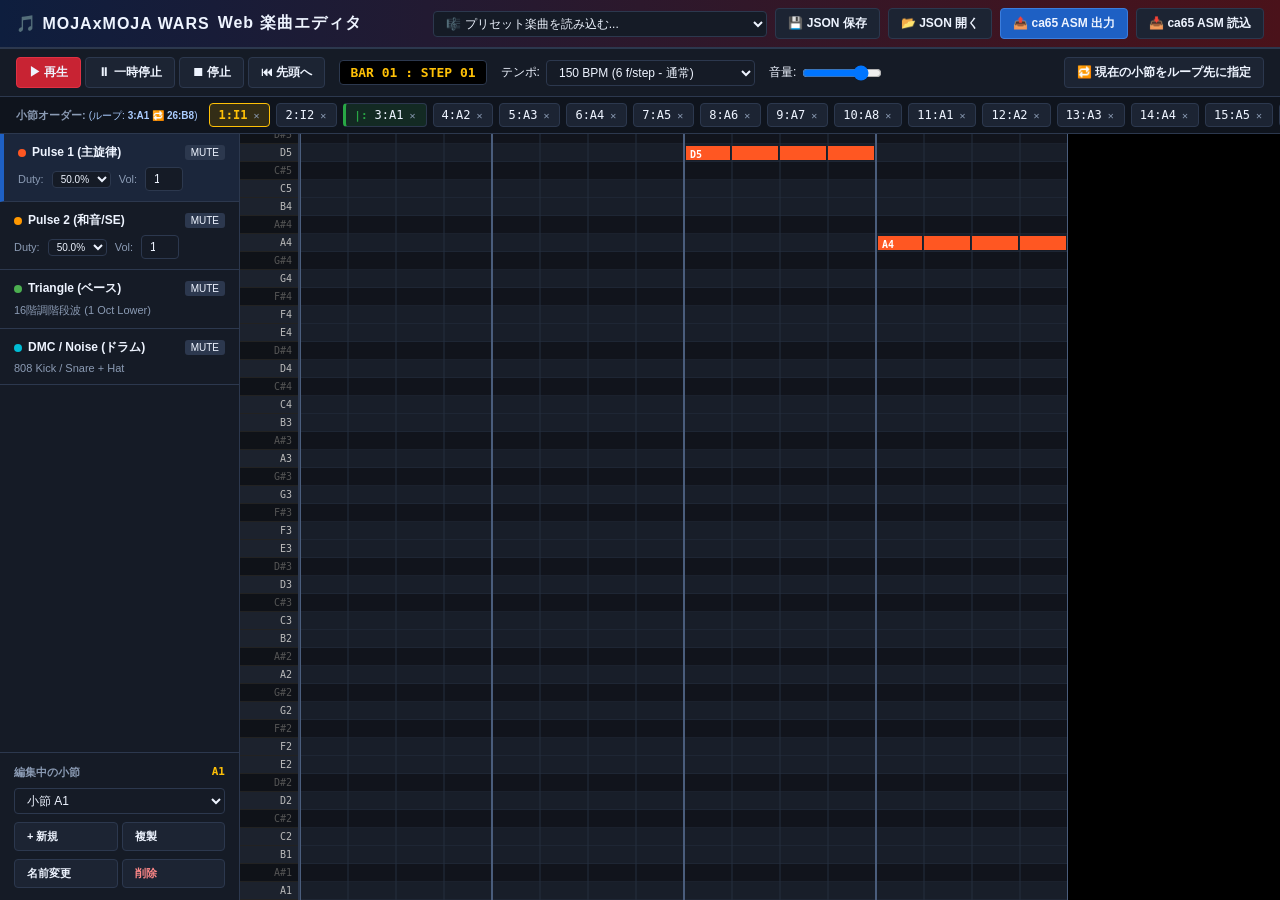
==== docs/audio-editor/index.html @ 33c981ed "feat: Web楽曲エディタ新設、WebステージエディタBGM同期・ROM拡張パラメータ対応、およびステージ1BGM改善の取り込み" ====
<!DOCTYPE html>
<html lang="ja">
<head>
<meta charset="UTF-8">
<meta name="viewport" content="width=device-width, initial-scale=1.0">
<title>MOJAxMOJA WARS - NES APU Web 楽曲エディタ</title>
<link rel="stylesheet" href="style.css">
</head>
<body>

<header>
  <h1>🎵 MOJAxMOJA WARS <span>Web 楽曲エディタ</span></h1>
  <div class="top-actions">
    <select id="preset-select">
      <option value="" disabled selected>🎼 プリセット楽曲を読み込む...</option>
      <option value="stage1">STAGE 1: LUNAR CATACOMB DRIVE (150 BPM)</option>
      <option value="boss">BOSS: CRIMSON BATTLE GROUND (180 BPM)</option>
      <option value="title">TITLE: SPACE MERCHANT - THE SYONIN (130 BPM)</option>
      <option value="gameover">GAME OVER: REST IN PEACE (75 BPM)</option>
    </select>
    <button class="btn" id="btn-save-json">💾 JSON 保存</button>
    <button class="btn" id="btn-load-json">📂 JSON 開く</button>
    <input type="file" id="file-input-json" accept=".json,.nesbgm.json" style="display:none">
    <button class="btn accent" id="btn-export-asm">📤 ca65 ASM 出力</button>
    <button class="btn" id="btn-import-asm">📥 ca65 ASM 読込</button>
  </div>
</header>

<div id="control-bar">
  <div class="transport-group">
    <button class="btn primary" id="btn-play">▶ 再生</button>
    <button class="btn" id="btn-pause">⏸ 一時停止</button>
    <button class="btn" id="btn-stop">⏹ 停止</button>
    <button class="btn" id="btn-rewind">⏮ 先頭へ</button>
  </div>

  <div id="position-display">BAR 01 : STEP 01</div>

  <div class="tempo-group">
    <label for="tempo-input">テンポ:</label>
    <select id="tempo-select">
      <option value="4">225 BPM (4 f/step)</option>
      <option value="5">180 BPM (5 f/step - ボス)</option>
      <option value="6" selected>150 BPM (6 f/step - 通常)</option>
      <option value="7">130 BPM (7 f/step - タイトル)</option>
      <option value="8">112 BPM (8 f/step)</option>
      <option value="12">75 BPM (12 f/step - レクイエム)</option>
    </select>
  </div>

  <div class="volume-group">
    <label for="master-vol">音量:</label>
    <input type="range" id="master-vol" min="0" max="100" value="80" style="width:80px">
  </div>

  <div style="flex:1"></div>

  <button class="btn" id="btn-set-loop">🔁 現在の小節をループ先に指定</button>
</div>

<div id="order-bar">
  <span class="label" id="order-label">小節オーダー:</span>
  <div id="order-slots-container" style="display:inline-flex; gap:6px;"></div>
  <button class="btn" id="btn-add-order-slot" style="padding:2px 8px; font-size:11px;">+ 小節追加</button>
</div>

<div id="workspace">
  <!-- Left Sidebar: Channels & Patterns -->
  <div id="sidebar">
    <div class="channel-tab selected" data-ch="pulse1">
      <div class="channel-tab-head">
        <span class="channel-title"><span class="ch-dot dot-p1"></span>Pulse 1 (主旋律)</span>
        <span class="toggle-chip" id="mute-p1">MUTE</span>
      </div>
      <div class="channel-tab-controls">
        <span>Duty:</span>
        <select class="duty-sel" data-ch="pulse1" style="font-size:10px; padding:1px 4px;">
          <option value="0">12.5%</option>
          <option value="1">25.0%</option>
          <option value="2" selected>50.0%</option>
          <option value="3">75.0%</option>
        </select>
        <span>Vol:</span>
        <input type="number" class="vol-inp" data-ch="pulse1" min="0" max="15" value="12" style="width:38px;">
      </div>
    </div>

    <div class="channel-tab" data-ch="pulse2">
      <div class="channel-tab-head">
        <span class="channel-title"><span class="ch-dot dot-p2"></span>Pulse 2 (和音/SE)</span>
        <span class="toggle-chip" id="mute-p2">MUTE</span>
      </div>
      <div class="channel-tab-controls">
        <span>Duty:</span>
        <select class="duty-sel" data-ch="pulse2" style="font-size:10px; padding:1px 4px;">
          <option value="0">12.5%</option>
          <option value="1">25.0%</option>
          <option value="2" selected>50.0%</option>
          <option value="3">75.0%</option>
        </select>
        <span>Vol:</span>
        <input type="number" class="vol-inp" data-ch="pulse2" min="0" max="15" value="10" style="width:38px;">
      </div>
    </div>

    <div class="channel-tab" data-ch="triangle">
      <div class="channel-tab-head">
        <span class="channel-title"><span class="ch-dot dot-tri"></span>Triangle (ベース)</span>
        <span class="toggle-chip" id="mute-tri">MUTE</span>
      </div>
      <div class="channel-tab-controls">
        <span>16階調階段波 (1 Oct Lower)</span>
      </div>
    </div>

    <div class="channel-tab" data-ch="dmc">
      <div class="channel-tab-head">
        <span class="channel-title"><span class="ch-dot dot-dmc"></span>DMC / Noise (ドラム)</span>
        <span class="toggle-chip" id="mute-dmc">MUTE</span>
      </div>
      <div class="channel-tab-controls">
        <span>808 Kick / Snare + Hat</span>
      </div>
    </div>

    <div class="pattern-manager">
      <h3>
        <span>編集中の小節</span>
        <span id="cur-pat-name-badge" style="color:var(--gold); font-family:monospace;">A1</span>
      </h3>
      <select id="pattern-select"></select>
      <div style="display:flex; gap:4px; margin-bottom:8px;">
        <button class="btn" id="btn-new-pattern" style="flex:1; font-size:11px;">+ 新規</button>
        <button class="btn" id="btn-dup-pattern" style="flex:1; font-size:11px;">複製</button>
      </div>
      <div style="display:flex; gap:4px;">
        <button class="btn" id="btn-rename-pattern" style="flex:1; font-size:11px;">名前変更</button>
        <button class="btn" id="btn-del-pattern" style="flex:1; font-size:11px; color:#ff8888;">削除</button>
      </div>
    </div>
  </div>

  <!-- Center Editor Area -->
  <div id="editor-area">
    <!-- Pitch Roll View (Pulse 1, Pulse 2, Triangle) -->
    <div id="roll-container">
      <div id="piano-keys"></div>
      <canvas id="grid-canvas"></canvas>
    </div>

    <!-- Drum Step View (DMC / Noise) -->
    <div id="drum-view">
      <h3 style="font-size:13px; color:var(--text-dim); margin-bottom:16px;">
        DMC ドラム & ノイズステップシーケンサー (16ステップ)
      </h3>
      <div class="drum-row">
        <div class="drum-label">🥁 キック ($C000)</div>
        <div class="drum-steps" id="kick-steps"></div>
      </div>
      <div class="drum-row">
        <div class="drum-label">💥 スネア ($C3C0)</div>
        <div class="drum-steps" id="snare-steps"></div>
      </div>
      <div style="margin-top:20px; font-size:12px; color:#8899aa;">
        ※ クリックで発音指定（オレンジ: キック, シアン: スネア）。自動ハイハットは毎16分音符で刻まれます。
      </div>
    </div>
  </div>
</div>

<!-- Modal: ASM Export -->
<div class="modal" id="modal-export-asm">
  <div class="modal-content">
    <div class="modal-header">
      <h3>📤 ca65 アセンブラ用 BGM データ出力 (.s)</h3>
      <button class="btn close-modal">✕</button>
    </div>
    <div class="modal-body">
      <p style="font-size:12px; color:var(--text-dim); margin-bottom:8px;">
        ゲーム本体の <code>src/sound.s</code> でそのまま <code>.include</code> できる ca65 互換データです。
      </p>
      <textarea class="code-area" id="asm-export-text" readonly></textarea>
    </div>
    <div class="modal-footer">
      <button class="btn primary" id="btn-copy-asm">📋 クリップボードにコピー</button>
      <button class="btn success" id="btn-download-asm">💾 .s ファイルとして保存</button>
    </div>
  </div>
</div>

<!-- Modal: ASM Import -->
<div class="modal" id="modal-import-asm">
  <div class="modal-content">
    <div class="modal-header">
      <h3>📥 ca65 アセンブラ BGM データのインポート</h3>
      <button class="btn close-modal">✕</button>
    </div>
    <div class="modal-body">
      <p style="font-size:12px; color:var(--text-dim); margin-bottom:8px;">
        <code>assets/music_stage.s</code> などの ca65 ソースコードを貼り付けてインポートできます。
      </p>
      <textarea class="code-area" id="asm-import-text" placeholder="ここに .byte データを貼り付けてください..."></textarea>
    </div>
    <div class="modal-footer">
      <button class="btn primary" id="btn-do-import-asm">読み込んで反映</button>
    </div>
  </div>
</div>

<script src="nes-audio-player.js"></script>
<script src="audio-editor.js"></script>
</body>
</html>
---- docs/audio-editor/style.css ----
:root {
  --bg: #0b0e14;
  --surface: #151b26;
  --surface-alt: #1c2433;
  --border: #2c384e;
  --border-focus: #4b6a9b;
  --text: #eef4ff;
  --text-dim: #8b9bb4;
  --accent: #1e60c4;
  --crimson: #c82333;
  --gold: #ffc107;
  --green: #28a745;
  --purple: #9b59b6;
  --cyan: #00bcd4;
}

* { box-sizing: border-box; margin: 0; padding: 0; }

body {
  background: var(--bg);
  color: var(--text);
  font-family: -apple-system, BlinkMacSystemFont, "Segoe UI", Roboto, "Hiragino Kaku Gothic ProN", sans-serif;
  user-select: none;
  overflow-x: hidden;
  height: 100vh;
  display: flex;
  flex-direction: column;
}

header {
  background: linear-gradient(90deg, #0e1e3e, #4a121a);
  padding: 8px 16px;
  border-bottom: 2px solid var(--border);
  display: flex;
  align-items: center;
  justify-content: space-between;
  gap: 16px;
  flex-wrap: wrap;
}

header h1 {
  font-size: 16px;
  letter-spacing: 1px;
  display: flex;
  align-items: center;
  gap: 8px;
}

header .sub {
  font-size: 11px;
  color: var(--text-dim);
}

.top-actions {
  display: flex;
  gap: 8px;
  align-items: center;
}

.btn {
  background: var(--surface-alt);
  border: 1px solid var(--border);
  color: var(--text);
  padding: 6px 12px;
  border-radius: 4px;
  cursor: pointer;
  font-size: 12px;
  font-weight: 600;
  display: inline-flex;
  align-items: center;
  gap: 6px;
  transition: all 0.15s ease;
}

.btn:hover {
  background: #28354a;
  border-color: var(--border-focus);
}

.btn:active {
  transform: translateY(1px);
}

.btn.primary {
  background: var(--crimson);
  border-color: #e03144;
}
.btn.primary:hover { background: #b21f2d; }

.btn.success {
  background: #1e7e34;
  border-color: var(--green);
}

.btn.accent {
  background: var(--accent);
  border-color: #3b7ddd;
}

select, input[type="text"], input[type="number"] {
  background: var(--surface);
  border: 1px solid var(--border);
  color: var(--text);
  padding: 4px 8px;
  border-radius: 4px;
  font-size: 12px;
}

/* Control Bar */
#control-bar {
  background: var(--surface);
  border-bottom: 1px solid var(--border);
  padding: 8px 16px;
  display: flex;
  align-items: center;
  gap: 14px;
  flex-wrap: wrap;
}

.transport-group {
  display: flex;
  gap: 4px;
}

.tempo-group, .volume-group {
  display: flex;
  align-items: center;
  gap: 6px;
  font-size: 12px;
}

#position-display {
  font-family: ui-monospace, monospace;
  font-size: 13px;
  font-weight: bold;
  background: #000;
  padding: 4px 10px;
  border-radius: 4px;
  border: 1px solid var(--border);
  color: var(--gold);
}

/* Song Order Bar */
#order-bar {
  background: #0f141d;
  padding: 6px 16px;
  border-bottom: 1px solid var(--border);
  display: flex;
  align-items: center;
  gap: 8px;
  overflow-x: auto;
  white-space: nowrap;
}

#order-bar .label {
  font-size: 11px;
  font-weight: bold;
  color: var(--text-dim);
  text-transform: uppercase;
  margin-right: 4px;
}

.order-slot {
  background: var(--surface-alt);
  border: 1px solid var(--border);
  border-radius: 4px;
  padding: 4px 8px;
  font-family: ui-monospace, monospace;
  font-size: 12px;
  cursor: pointer;
  display: inline-flex;
  align-items: center;
  gap: 4px;
}

.order-slot.active {
  border-color: var(--gold);
  background: #332d16;
  color: var(--gold);
  font-weight: bold;
}

.order-slot.loop-start {
  border-left: 3px solid var(--green);
  background: rgba(40, 167, 69, 0.15);
}

.order-slot.loop-start::before {
  content: "|:";
  color: var(--green);
  font-weight: 900;
  margin-right: 3px;
  font-size: 11px;
}

.order-slot.loop-end {
  border-right: 3px solid var(--crimson);
  background: rgba(200, 35, 51, 0.15);
}

.order-slot.loop-end::after {
  content: ":|";
  color: var(--crimson);
  font-weight: 900;
  margin-left: 3px;
  font-size: 11px;
}

.order-slot .remove-btn {
  font-size: 10px;
  color: var(--text-dim);
  cursor: pointer;
  padding: 0 2px;
}
.order-slot .remove-btn:hover { color: var(--crimson); }

/* Main Workspace */
#workspace {
  display: flex;
  flex: 1;
  overflow: hidden;
}

/* Sidebar: Channel & Pattern controls */
#sidebar {
  width: 240px;
  background: var(--surface);
  border-right: 1px solid var(--border);
  display: flex;
  flex-direction: column;
  overflow-y: auto;
}

.channel-tab {
  padding: 10px 14px;
  border-bottom: 1px solid var(--border);
  cursor: pointer;
  display: flex;
  flex-direction: column;
  gap: 4px;
  transition: background 0.15s;
}

.channel-tab:hover {
  background: var(--surface-alt);
}

.channel-tab.selected {
  background: #1b263b;
  border-left: 4px solid var(--accent);
}

.channel-tab-head {
  display: flex;
  align-items: center;
  justify-content: space-between;
}

.channel-title {
  font-size: 12px;
  font-weight: bold;
  display: flex;
  align-items: center;
  gap: 6px;
}

.ch-dot {
  width: 8px;
  height: 8px;
  border-radius: 50%;
}
.dot-p1 { background: #ff5722; }
.dot-p2 { background: #ff9800; }
.dot-tri { background: #4caf50; }
.dot-dmc { background: #00bcd4; }

.channel-tab-controls {
  display: flex;
  align-items: center;
  gap: 8px;
  font-size: 11px;
  color: var(--text-dim);
  margin-top: 2px;
}

.toggle-chip {
  padding: 2px 6px;
  border-radius: 3px;
  background: var(--border);
  cursor: pointer;
  font-size: 10px;
}
.toggle-chip.active {
  background: var(--crimson);
  color: #fff;
}

.pattern-manager {
  padding: 12px 14px;
  border-top: 1px solid var(--border);
  margin-top: auto;
}

.pattern-manager h3 {
  font-size: 11px;
  color: var(--text-dim);
  text-transform: uppercase;
  margin-bottom: 8px;
  display: flex;
  justify-content: space-between;
}

#pattern-select {
  width: 100%;
  margin-bottom: 8px;
}

/* Editor Area: Piano Roll & Drum Grid */
#editor-area {
  flex: 1;
  display: flex;
  flex-direction: column;
  overflow: hidden;
  background: #000;
  position: relative;
}

#roll-container {
  flex: 1;
  overflow: auto;
  position: relative;
  display: flex;
}

#piano-keys {
  width: 60px;
  background: #141820;
  border-right: 2px solid var(--border);
  position: sticky;
  left: 0;
  z-index: 10;
}

.piano-key {
  height: 18px;
  box-sizing: border-box;
  border-bottom: 1px solid #222;
  font-size: 10px;
  font-family: ui-monospace, monospace;
  display: flex;
  align-items: center;
  justify-content: flex-end;
  padding-right: 6px;
  color: #888;
  cursor: pointer;
}

.piano-key.white {
  background: #1c222d;
  color: #bbb;
}
.piano-key.black {
  background: #0f1218;
  color: #555;
}
.piano-key:hover {
  background: var(--accent);
  color: #fff;
}
.piano-key.active {
  background: #ff5722 !important;
  color: #fff !important;
  font-weight: bold;
  box-shadow: inset 0 0 10px rgba(255, 255, 255, 0.8), 0 0 8px #ff5722;
}

#grid-canvas {
  cursor: crosshair;
  display: block;
}

/* Drum Roll Specific View */
#drum-view {
  display: none;
  flex-direction: column;
  flex: 1;
  padding: 16px;
  background: #0a0e14;
}

.drum-row {
  display: flex;
  align-items: center;
  gap: 12px;
  margin-bottom: 12px;
}

.drum-label {
  width: 90px;
  font-size: 13px;
  font-weight: bold;
}

.drum-steps {
  display: flex;
  gap: 4px;
}

.drum-step {
  width: 36px;
  height: 36px;
  background: var(--surface-alt);
  border: 1px solid var(--border);
  border-radius: 4px;
  cursor: pointer;
  display: flex;
  align-items: center;
  justify-content: center;
  font-size: 11px;
  font-weight: bold;
}

.drum-step:nth-child(4n+1) {
  border-left: 2px solid #557;
}

.drum-step.active-kick {
  background: #ff5722;
  color: #fff;
  border-color: #ff8a65;
}

.drum-step.active-snare {
  background: #00bcd4;
  color: #fff;
  border-color: #4dd0e1;
}

/* Modal Dialogs */
.modal {
  display: none;
  position: fixed;
  inset: 0;
  background: rgba(0,0,0,0.75);
  z-index: 1000;
  align-items: center;
  justify-content: center;
}

.modal.open { display: flex; }

.modal-content {
  background: var(--surface);
  border: 2px solid var(--border);
  border-radius: 8px;
  width: 650px;
  max-width: 90vw;
  max-height: 85vh;
  display: flex;
  flex-direction: column;
  box-shadow: 0 10px 30px rgba(0,0,0,0.8);
}

.modal-header {
  padding: 12px 16px;
  border-bottom: 1px solid var(--border);
  display: flex;
  align-items: center;
  justify-content: space-between;
}

.modal-body {
  padding: 16px;
  overflow-y: auto;
  flex: 1;
}

.modal-footer {
  padding: 10px 16px;
  border-top: 1px solid var(--border);
  display: flex;
  justify-content: flex-end;
  gap: 8px;
}

textarea.code-area {
  width: 100%;
  height: 300px;
  background: #0a0d13;
  color: #7fc4ff;
  border: 1px solid var(--border);
  border-radius: 4px;
  font-family: ui-monospace, monospace;
  font-size: 11px;
  padding: 8px;
  resize: vertical;
}
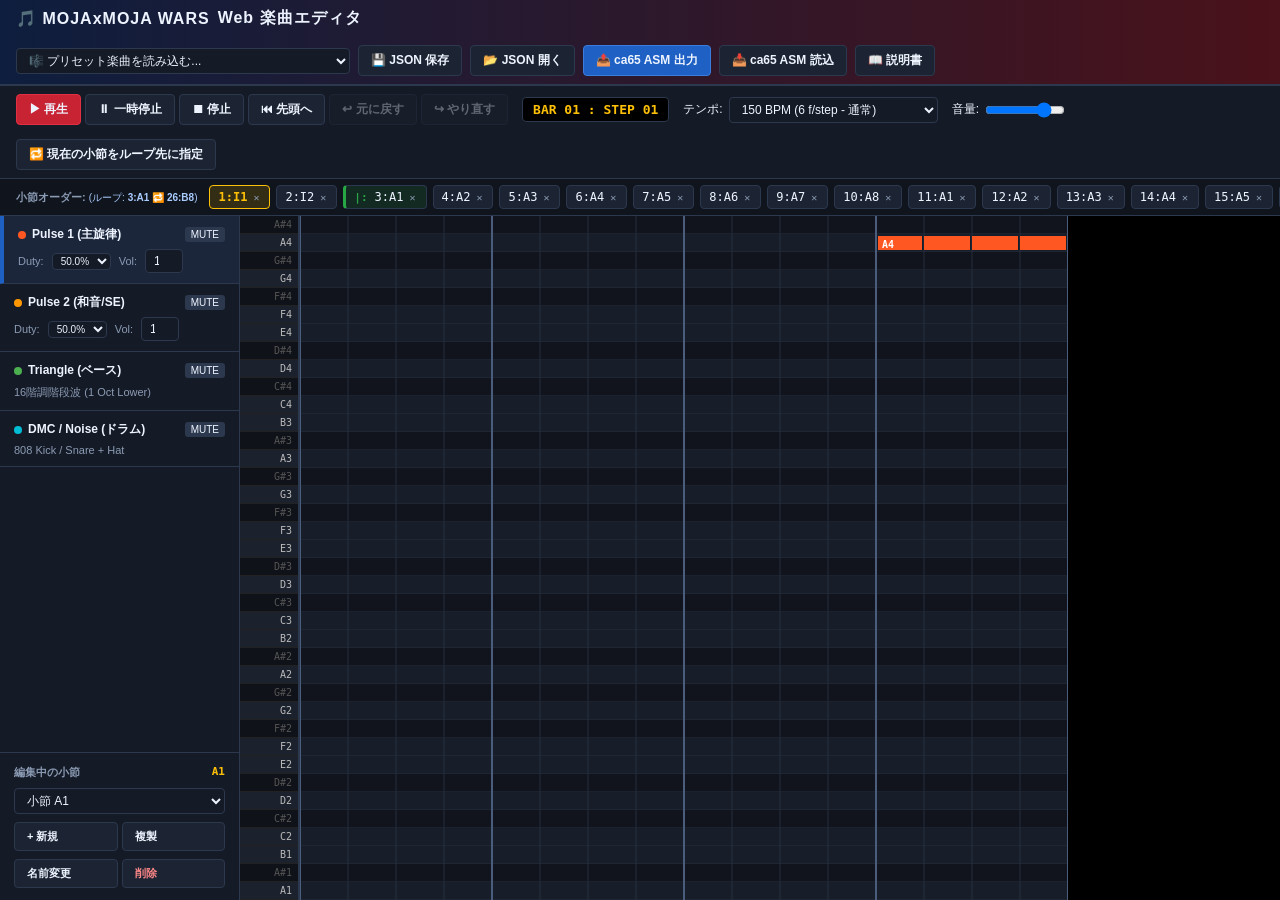
==== commit 2bb5a271: "楽曲エディタにUndo/Redo・更新マーク機能および操作説明書を追加" ====
--- a/docs/audio-editor/index.html
+++ b/docs/audio-editor/index.html
@@ -23,6 +23,7 @@
     <input type="file" id="file-input-json" accept=".json,.nesbgm.json" style="display:none">
     <button class="btn accent" id="btn-export-asm">📤 ca65 ASM 出力</button>
     <button class="btn" id="btn-import-asm">📥 ca65 ASM 読込</button>
+    <a href="manual.html" target="_blank" class="btn" style="text-decoration:none; display:inline-flex; align-items:center; gap:4px;" title="操作説明書を新しいタブで開く">📖 説明書</a>
   </div>
 </header>
 
@@ -32,6 +33,8 @@
     <button class="btn" id="btn-pause">⏸ 一時停止</button>
     <button class="btn" id="btn-stop">⏹ 停止</button>
     <button class="btn" id="btn-rewind">⏮ 先頭へ</button>
+    <button class="btn" id="btn-undo" title="元に戻す (Ctrl+Z)" disabled>↩ 元に戻す</button>
+    <button class="btn" id="btn-redo" title="やり直す (Ctrl+Y)" disabled>↪ やり直す</button>
   </div>
 
   <div id="position-display">BAR 01 : STEP 01</div>
--- a/docs/audio-editor/style.css
+++ b/docs/audio-editor/style.css
@@ -81,6 +81,13 @@
   transform: translateY(1px);
 }
 
+.btn:disabled {
+  opacity: 0.35;
+  cursor: not-allowed;
+  pointer-events: none;
+  box-shadow: none;
+}
+
 .btn.primary {
   background: var(--crimson);
   border-color: #e03144;
@@ -171,6 +178,42 @@
   display: inline-flex;
   align-items: center;
   gap: 4px;
+}
+
+.order-slot.dirty {
+  border-bottom: 2px solid #ff9800;
+  background: rgba(255, 152, 0, 0.12);
+}
+
+.order-slot .dirty-dot {
+  color: #ff9800;
+  font-size: 10px;
+  font-weight: bold;
+  animation: pulse-dirty 1.8s infinite ease-in-out;
+}
+
+@keyframes pulse-dirty {
+  0%, 100% { opacity: 0.6; transform: scale(0.9); }
+  50% { opacity: 1.0; transform: scale(1.15); }
+}
+
+.dirty-badge {
+  display: inline-flex;
+  align-items: center;
+  gap: 4px;
+  background: rgba(255, 152, 0, 0.2);
+  color: #ffb74d;
+  border: 1px solid #ff9800;
+  border-radius: 4px;
+  padding: 1px 6px;
+  font-size: 10px;
+  font-weight: bold;
+  margin-left: 8px;
+}
+
+.drum-step.step-dirty {
+  box-shadow: 0 0 6px rgba(255, 152, 0, 0.7);
+  border-color: #ff9800 !important;
 }
 
 .order-slot.active {
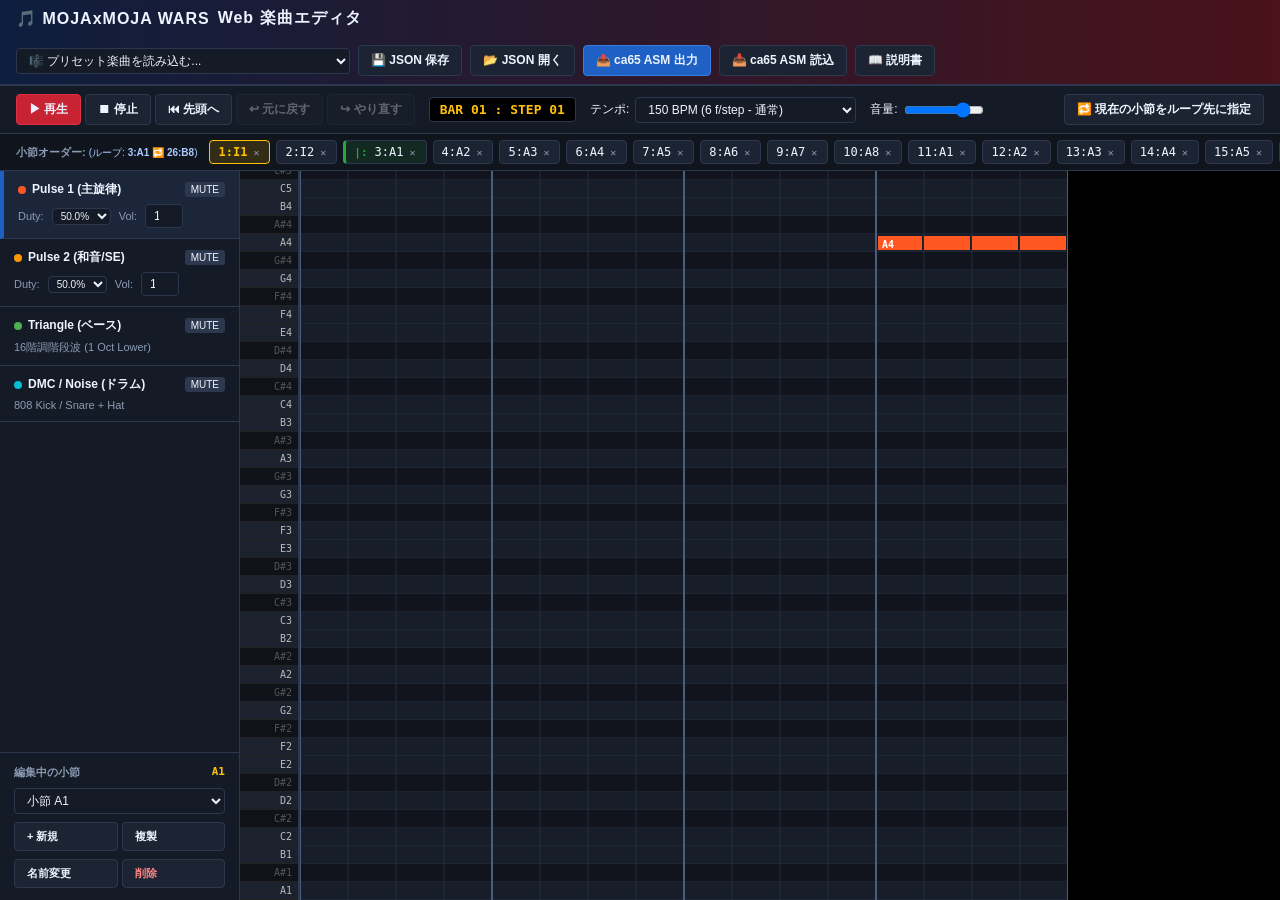
==== commit dad86248: "fix(audio-editor): Ys風ゲームオーバー曲追加および一時停止重複・変更検知バグの修正 - 楽曲エディタへ「Tears of Sylph」風ゲームオーバー楽曲のプリセットを追加 - ト" ====
--- a/docs/audio-editor/index.html
+++ b/docs/audio-editor/index.html
@@ -17,6 +17,7 @@
       <option value="boss">BOSS: CRIMSON BATTLE GROUND (180 BPM)</option>
       <option value="title">TITLE: SPACE MERCHANT - THE SYONIN (130 BPM)</option>
       <option value="gameover">GAME OVER: REST IN PEACE (75 BPM)</option>
+      <option value="tears_of_sylph">💔 GAME OVER: TEARS OF SYLPH (Ys風 69 BPM)</option>
     </select>
     <button class="btn" id="btn-save-json">💾 JSON 保存</button>
     <button class="btn" id="btn-load-json">📂 JSON 開く</button>
@@ -30,7 +31,6 @@
 <div id="control-bar">
   <div class="transport-group">
     <button class="btn primary" id="btn-play">▶ 再生</button>
-    <button class="btn" id="btn-pause">⏸ 一時停止</button>
     <button class="btn" id="btn-stop">⏹ 停止</button>
     <button class="btn" id="btn-rewind">⏮ 先頭へ</button>
     <button class="btn" id="btn-undo" title="元に戻す (Ctrl+Z)" disabled>↩ 元に戻す</button>
@@ -48,6 +48,8 @@
       <option value="7">130 BPM (7 f/step - タイトル)</option>
       <option value="8">112 BPM (8 f/step)</option>
       <option value="12">75 BPM (12 f/step - レクイエム)</option>
+      <option value="13">69 BPM (13 f/step - 哀愁バラード)</option>
+      <option value="16">56 BPM (16 f/step - スロー)</option>
     </select>
   </div>
 
